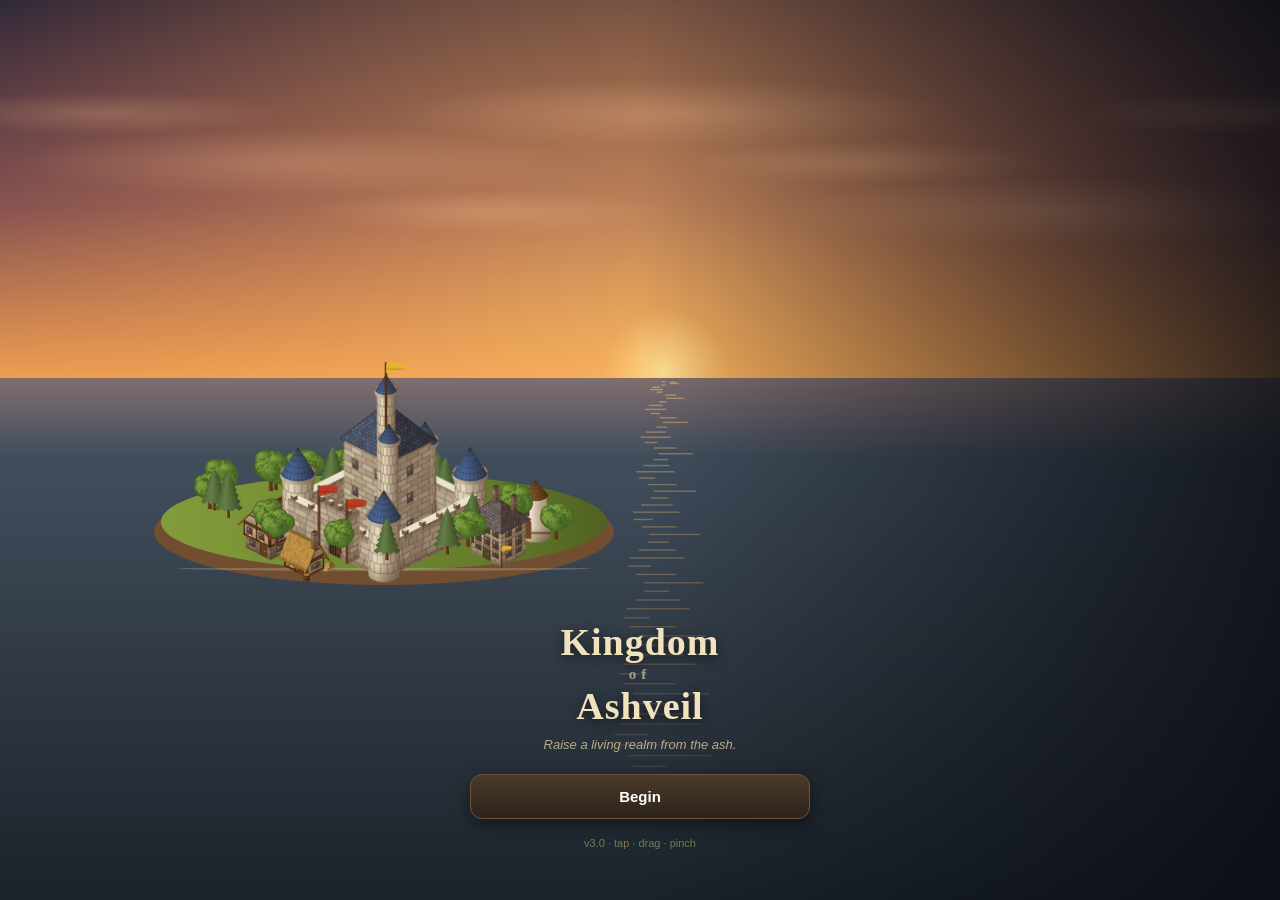
==== index.html @ 70d85f45 "Phase 3: mist over the island, scouts, hidden sites, and a sea chart Most of the island now starts u" ====
<!doctype html>
<html lang="en">
<head>
<meta charset="utf-8">
<meta name="viewport" content="width=device-width, initial-scale=1, maximum-scale=1, user-scalable=no, viewport-fit=cover">
<meta name="theme-color" content="#1b2a1e">
<meta name="mobile-web-app-capable" content="yes">
<meta name="apple-mobile-web-app-capable" content="yes">
<meta name="apple-mobile-web-app-status-bar-style" content="black-translucent">
<meta name="description" content="Kingdom of Ashveil - build a living medieval kingdom on your phone.">
<title>Kingdom of Ashveil</title>
<link rel="manifest" href="manifest.webmanifest">
<link rel="icon" href="data:image/svg+xml,%3Csvg xmlns='http://www.w3.org/2000/svg' viewBox='0 0 64 64'%3E%3Crect width='64' height='64' rx='12' fill='%232f5d34'/%3E%3Cpath d='M14 44h36v6H14z' fill='%23d9c89a'/%3E%3Cpath d='M16 24l6 6 5-10 5 10 5-10 5 10 6-6v20H16z' fill='%23e8dcb5'/%3E%3C/svg%3E">
<link rel="stylesheet" href="css/style.css">
</head>
<body>

<div id="app">
  <canvas id="scene"></canvas>

  <!-- ============ TOP HUD ============ -->
  <header id="hud-top">
    <div class="res-strip" id="res-strip"></div>
    <div class="hud-row2">
      <button class="chip season-chip" id="season-chip" type="button">
        <span id="season-icon">🌱</span>
        <span id="season-name">Spring</span>
        <span class="year" id="year-label">Yr 1</span>
      </button>
      <div class="season-bar"><div class="season-fill" id="season-fill"></div></div>
      <div class="speed-group">
        <button class="spd" id="spd-0" type="button" aria-label="Pause">❚❚</button>
        <button class="spd active" id="spd-1" type="button">1×</button>
        <button class="spd" id="spd-2" type="button">2×</button>
        <button class="spd" id="spd-3" type="button">4×</button>
      </div>
    </div>
    <div class="hud-row3">
      <span class="mini" id="mini-pop">👥 0/0</span>
      <span class="mini" id="mini-happy">🙂 0%</span>
      <span class="mini" id="mini-army">⚔️ 0/0</span>
      <span class="mini" id="mini-note"></span>
    </div>
    <button id="goal-card" type="button">
      <span class="gc-ch" id="gc-ch">Chapter I</span>
      <span class="gc-goal" id="gc-goal">—</span>
      <span class="gc-bar"><i id="gc-fill"></i></span>
    </button>
  </header>

  <!-- ============ FLOATING SIDE BUTTONS ============ -->
  <div id="side-tools">
    <button class="tool-btn" id="btn-alerts" type="button" title="What needs attention">🔔<span class="tool-badge hidden" id="alert-badge">0</span></button>
    <button class="tool-btn" id="btn-decrees" type="button" title="Royal decrees">👑</button>
    <button class="tool-btn" id="btn-center" type="button" title="Centre on castle">🎯</button>
    <button class="tool-btn" id="btn-sound" type="button" title="Sound">🔊</button>
    <button class="tool-btn" id="btn-menu" type="button" title="Menu">☰</button>
  </div>

  <!-- ============ ALERT / TOAST STACK ============ -->
  <div id="toasts"></div>

  <!-- ============ TILE INSPECTOR ============ -->
  <div id="inspector" class="hidden">
    <div class="insp-head">
      <div class="insp-icon" id="insp-icon"></div>
      <div class="insp-title">
        <h3 id="insp-name">Tile</h3>
        <p id="insp-sub">—</p>
      </div>
      <button class="x" id="insp-close" type="button">✕</button>
    </div>
    <div id="insp-body"></div>
    <div id="insp-actions"></div>
  </div>

  <!-- ============ BUILD GHOST BANNER ============ -->
  <div id="build-banner" class="hidden">
    <span id="build-banner-text">Tap a tile to place</span>
    <button id="build-cancel" type="button">Cancel</button>
  </div>

  <div id="war-hud" class="hidden">
    <div class="war-head"><b id="war-title">Raid</b><span id="war-count"></span></div>
    <div id="war-squads"></div>
    <div class="war-orders">
      <button type="button" data-o="engage">⚔️ Charge</button>
      <button type="button" data-o="hold">🛡️ Hold</button>
      <button type="button" data-o="retreat">🏰 Fall back</button>
    </div>
    <p id="war-hint">Tap a squad, then tap where to send it.</p>
  </div>
  <button id="undo-chip" class="hidden" type="button">↶ Undo <span id="undo-left"></span></button>

  <!-- ============ BOTTOM NAV ============ -->
  <nav id="hud-bottom">
    <button class="nav-btn" data-panel="build" type="button"><span>🏗️</span><b>Build</b></button>
    <button class="nav-btn" data-panel="people" type="button"><span>👥</span><b>People</b></button>
    <button class="nav-btn" data-panel="army" type="button"><span>⚔️</span><b>Army</b></button>
    <button class="nav-btn" data-panel="tech" type="button"><span>📜</span><b>Tech</b></button>
    <button class="nav-btn" data-panel="world" type="button"><span>🗺️</span><b>World</b></button>
  </nav>

  <!-- ============ SLIDE-UP SHEET ============ -->
  <div id="sheet-scrim" class="hidden"></div>
  <section id="sheet" class="hidden">
    <div class="sheet-grab"></div>
    <div class="sheet-head">
      <h2 id="sheet-title">Build</h2>
      <button class="x" id="sheet-close" type="button">✕</button>
    </div>
    <div id="sheet-tabs"></div>
    <div id="sheet-body"></div>
  </section>

  <!-- ============ BATTLE OVERLAY ============ -->
  <div id="battle" class="hidden">
    <canvas id="battle-canvas"></canvas>
    <div id="battle-deploy" class="hidden">
      <div class="dep-card">
        <h2 id="dep-title">Order of Battle</h2>
        <p id="dep-sub">Choose your ground and how much to hold back.</p>
        <p class="dep-label">The ground</p>
        <div id="dep-ground"></div>
        <p class="dep-label">Reserve</p>
        <p class="dep-hint">Held back from the first clash. Commit them when it matters — or keep them and they walk home whatever happens.</p>
        <div id="dep-reserve"></div>
        <div id="dep-summary"></div>
        <button id="dep-begin" type="button">Give the order</button>
      </div>
    </div>

    <div id="battle-hud">
      <div class="bt-head">
        <div class="bt-side ours"><b id="bt-our-name">Ashveil</b><span id="bt-our-count">0</span></div>
        <div class="bt-vs" id="bt-phase">Deploying</div>
        <div class="bt-side theirs"><b id="bt-foe-name">Brannoch</b><span id="bt-foe-count">0</span></div>
      </div>
      <div class="bt-strength">
        <div class="bt-fill ours" id="bt-our-bar"></div>
        <div class="bt-fill theirs" id="bt-foe-bar"></div>
      </div>
      <div id="bt-log"></div>
      <div id="bt-orders"></div>
      <div id="bt-result" class="hidden">
        <h2 id="bt-result-title">Victory</h2>
        <div id="bt-result-body"></div>
        <button id="bt-done" type="button">Return to Ashveil</button>
      </div>
    </div>
  </div>

  <!-- ============ EVENT MODAL ============ -->
  <div id="event-modal" class="hidden">
    <div class="ev-card">
      <div class="ev-art" id="ev-art">📜</div>
      <h2 id="ev-title">An Event</h2>
      <p id="ev-text"></p>
      <div id="ev-choices"></div>
    </div>
  </div>

  <!-- ============ TITLE SCREEN ============ -->
  <div id="title-screen">
    <canvas id="title-art"></canvas>
    <div class="title-inner">
      <h1>Kingdom<span>of</span>Ashveil</h1>
      <p class="tagline">Raise a living realm from the ash.</p>
      <button class="primary" id="btn-continue" type="button">Continue</button>
      <button class="primary" id="btn-new" type="button">New Kingdom</button>
      <div id="loading" class="hidden"><p>Raising the land…</p><div class="load-bar"><i id="load-fill"></i></div></div>
      <p class="version">v3.0 · tap · drag · pinch</p>
    </div>
  </div>
</div>

<script src="js/util.js"></script>
<script src="js/data.js"></script>
<script src="js/art.js"></script>
<script src="js/world.js"></script>
<script src="js/terrain.js"></script>
<script src="js/sim.js"></script>
<script src="js/folk.js"></script>
<script src="js/explore.js"></script>
<script src="js/agents.js"></script>
<script src="js/render.js"></script>
<script src="js/battle.js"></script>
<script src="js/war.js"></script>
<script src="js/ui.js"></script>
<script src="js/tutorial.js"></script>
<script src="js/main.js"></script>
</body>
</html>
---- css/style.css ----
/* ===========================================================
   Kingdom of Ashveil — mobile-first UI shell
   =========================================================== */
:root{
  --ink:#1a1410;
  --parch:#efe3c8;
  --parch-2:#e2d3b0;
  --edge:#8a6f45;
  --edge-soft:#b79c6f;
  --gold:#e0b23c;
  --green:#4e8b3a;
  --red:#b3402f;
  --blue:#3b6ea5;
  --wood:#4a3524;
  --wood-2:#33241a;
  --shadow:0 6px 18px rgba(0,0,0,.45);
  --safe-t:env(safe-area-inset-top,0px);
  --safe-b:env(safe-area-inset-bottom,0px);
  --safe-l:env(safe-area-inset-left,0px);
  --safe-r:env(safe-area-inset-right,0px);
  --font:"Iowan Old Style","Palatino Linotype",Palatino,Georgia,serif;
  --ui:-apple-system,BlinkMacSystemFont,"Segoe UI",Roboto,sans-serif;
}
*{box-sizing:border-box;-webkit-tap-highlight-color:transparent}
html,body{height:100%;margin:0;overflow:hidden;overscroll-behavior:none}
body{
  background:#12180f;color:var(--parch);
  font-family:var(--ui);
  user-select:none;-webkit-user-select:none;
  touch-action:none;
}
#app{position:fixed;inset:0}
canvas#scene{position:absolute;inset:0;width:100%;height:100%;display:block;touch-action:none}
#app::after{content:'';position:absolute;inset:0;pointer-events:none;z-index:1;background:radial-gradient(ellipse at 50% 50%,rgba(0,0,0,0) 55%,rgba(0,0,0,.30) 100%)}

button{font-family:inherit;color:inherit;cursor:pointer;border:0;background:none}
h1,h2,h3{font-family:var(--font);margin:0}

/* ---------- generic panel skin ---------- */
.skin{
  background:linear-gradient(180deg,#2b2119,#1e1711);
  border:1px solid #52402c;border-radius:14px;box-shadow:var(--shadow);
}

/* =================== TOP HUD =================== */
#hud-top{
  position:absolute;top:0;left:0;right:0;z-index:20;
  padding:calc(var(--safe-t) + 6px) calc(var(--safe-r) + 8px) 8px calc(var(--safe-l) + 8px);
  background:linear-gradient(180deg,rgba(12,16,10,.92) 55%,rgba(12,16,10,0));
  pointer-events:none;
}
#hud-top>*{pointer-events:auto}
.res-strip{
  display:flex;gap:6px;overflow-x:auto;scrollbar-width:none;padding-bottom:2px;
}
.res-strip::-webkit-scrollbar{display:none}
.res{
  display:flex;align-items:center;gap:5px;flex:0 0 auto;
  background:rgba(40,31,22,.9);border:1px solid #55432e;border-radius:999px;
  padding:4px 9px 4px 7px;font-size:12px;font-weight:600;letter-spacing:.1px;
}
.res .ic{font-size:14px;line-height:1}
.res .amt{font-variant-numeric:tabular-nums}
.res .rate{font-size:10px;opacity:.75;font-weight:500}
.res .rate.up{color:#8fd06a}
.res .rate.dn{color:#e2795f}
.res.warn{border-color:var(--red);animation:pulse 1.4s infinite}
@keyframes pulse{0%,100%{box-shadow:0 0 0 0 rgba(179,64,47,.55)}50%{box-shadow:0 0 0 5px rgba(179,64,47,0)}}

.hud-row2{display:flex;align-items:center;gap:8px;margin-top:6px}
.hud-row3{display:flex;gap:5px;margin-top:5px;flex-wrap:wrap}
.mini{
  background:rgba(40,31,22,.85);border:1px solid #55432e;border-radius:8px;
  padding:3px 8px;font-size:11.5px;font-weight:600;font-variant-numeric:tabular-nums;
}
.mini.warn{border-color:var(--red);color:#f0a48f}
.mini.dim{opacity:.6;font-weight:500}
.season-chip{
  display:flex;align-items:center;gap:5px;flex:0 0 auto;
  background:rgba(40,31,22,.9);border:1px solid #55432e;border-radius:999px;
  padding:5px 10px;font-size:12px;font-weight:600;
}
.season-chip .year{opacity:.6;font-size:11px}
.season-bar{flex:1;height:5px;background:rgba(0,0,0,.45);border-radius:4px;overflow:hidden;border:1px solid #3a2e20}
.season-fill{height:100%;width:0%;background:linear-gradient(90deg,#6f9c46,#c9b45e);transition:width .18s linear}
.speed-group{display:flex;gap:3px;flex:0 0 auto}
.spd{
  min-width:32px;height:28px;border-radius:8px;font-size:11px;font-weight:700;
  background:rgba(40,31,22,.9);border:1px solid #55432e;
}
.spd.active{background:var(--green);border-color:#8fd06a;color:#fff}

/* =================== SIDE TOOLS =================== */
#side-tools{
  position:absolute;right:calc(var(--safe-r) + 8px);bottom:calc(var(--safe-b) + 76px);
  z-index:18;display:flex;flex-direction:column;gap:8px;
}
.tool-btn{
  width:42px;height:42px;border-radius:12px;font-size:18px;
  background:rgba(30,23,17,.86);border:1px solid #55432e;box-shadow:var(--shadow);
  display:flex;align-items:center;justify-content:center;
}
.tool-btn:active{transform:scale(.93)}
.tool-btn.off{opacity:.45}
.tool-btn{position:relative}
.tool-badge{
  position:absolute;top:-4px;right:-4px;min-width:18px;height:18px;
  background:var(--red);color:#fff;border-radius:999px;
  font-size:10.5px;font-weight:700;line-height:18px;text-align:center;
  border:1.5px solid #1e1711;padding:0 4px;
}
.tool-btn.calm .tool-badge{background:#6b8a4a}
.issue{
  display:flex;gap:10px;align-items:flex-start;width:100%;text-align:left;
  background:rgba(255,255,255,.045);border:1px solid #493827;border-radius:12px;
  padding:10px 12px;margin-bottom:8px;
}
.issue.sev2{border-color:#8f3b2c;background:rgba(143,59,44,.14)}
.issue.sev1{border-color:#8a6f45}
.issue .ic{font-size:17px;line-height:1.2}
.issue .body{flex:1;min-width:0}
.issue b{display:block;font-size:13px;font-weight:600}
.issue small{display:block;font-size:11.5px;color:#bda98a;margin-top:2px}
.issue .go{font-size:11px;color:#8fd06a;align-self:center}

/* =================== TOASTS =================== */
#toasts{
  position:absolute;left:0;right:0;top:calc(var(--safe-t) + 150px);z-index:30;
  display:flex;flex-direction:column;align-items:center;gap:6px;pointer-events:none;padding:0 12px;
}
.toast{
  max-width:min(92vw,420px);
  background:rgba(28,22,16,.95);border:1px solid #5b4730;border-left:3px solid var(--gold);
  border-radius:10px;padding:8px 12px;font-size:12.5px;line-height:1.4;
  box-shadow:var(--shadow);animation:toastIn .25s ease-out;
}
.toast.good{border-left-color:#6fbf4a}
.toast.bad{border-left-color:var(--red)}
.toast.war{border-left-color:#e0913c}
@keyframes toastIn{from{opacity:0;transform:translateY(-8px)}to{opacity:1;transform:none}}
.toast.out{opacity:0;transform:translateY(-8px);transition:.3s}

/* =================== BOTTOM NAV =================== */
#hud-bottom{
  position:absolute;left:0;right:0;bottom:0;z-index:26;
  display:flex;gap:4px;
  padding:6px calc(var(--safe-r) + 6px) calc(var(--safe-b) + 6px) calc(var(--safe-l) + 6px);
  background:linear-gradient(0deg,rgba(12,16,10,.96) 62%,rgba(12,16,10,0));
}
.nav-btn{
  flex:1;display:flex;flex-direction:column;align-items:center;gap:2px;
  padding:7px 2px 6px;border-radius:12px;
  background:rgba(38,29,21,.9);border:1px solid #4b3a28;
}
.nav-btn span{font-size:17px;line-height:1}
.nav-btn b{font-size:10px;font-weight:600;letter-spacing:.3px;opacity:.85}
.nav-btn.active{background:var(--green);border-color:#8fd06a}
.nav-btn.active b{opacity:1}
.nav-btn:active{transform:scale(.95)}
.nav-btn .badge{
  position:absolute;transform:translate(16px,-6px);
  background:var(--red);color:#fff;font-size:9px;font-weight:700;
  border-radius:999px;padding:1px 5px;
}

/* =================== SHEET =================== */
#sheet-scrim{position:absolute;inset:0;background:rgba(0,0,0,.5);z-index:24}
#sheet{
  position:absolute;left:0;right:0;bottom:0;z-index:25;
  max-height:74vh;display:flex;flex-direction:column;
  background:linear-gradient(180deg,#2a2017,#1b1510);
  border-top:1px solid #5b4730;border-radius:18px 18px 0 0;
  box-shadow:0 -10px 30px rgba(0,0,0,.55);
  padding-bottom:calc(var(--safe-b) + 62px);
  animation:sheetIn .22s cubic-bezier(.2,.9,.3,1);
}
@keyframes sheetIn{from{transform:translateY(100%)}to{transform:none}}
#sheet.closing{transform:translateY(100%);transition:transform .2s ease-in}
.sheet-grab{width:38px;height:4px;border-radius:3px;background:#6a5539;margin:7px auto 2px}
.sheet-head{display:flex;align-items:center;padding:4px 14px 8px}
.sheet-head h2{font-size:18px;flex:1}
.x{width:30px;height:30px;border-radius:8px;background:rgba(255,255,255,.06);font-size:13px}
#sheet-tabs{display:flex;gap:6px;padding:0 14px 8px;overflow-x:auto;overflow-y:hidden;scrollbar-width:none;flex-shrink:0;align-items:center}
#sheet-tabs::-webkit-scrollbar{display:none}
.tab{
  flex:0 0 auto;padding:6px 12px;border-radius:999px;font-size:12px;font-weight:600;line-height:1.25;white-space:nowrap;
  background:rgba(255,255,255,.05);border:1px solid #4b3a28;
}
.tab.active{background:var(--gold);color:#231a10;border-color:#f0cd6a}
#sheet-body{overflow-y:auto;padding:0 14px 14px;-webkit-overflow-scrolling:touch}

/* -------- cards inside sheet -------- */
.card{
  background:rgba(255,255,255,.045);border:1px solid #493827;border-radius:12px;
  padding:10px 12px;margin-bottom:8px;
}
.card.locked{opacity:.5}
.card-row{display:flex;align-items:center;gap:10px}
.card-ic{
  width:42px;height:42px;flex:0 0 auto;border-radius:10px;
  background:rgba(0,0,0,.3);border:1px solid #4b3a28;
  display:flex;align-items:center;justify-content:center;overflow:hidden;
}
.card-ic canvas{width:100%;height:100%;image-rendering:auto}
.card-main{flex:1;min-width:0}
.card-main h4{margin:0;font-size:13.5px;font-family:var(--font);font-weight:600}
.card-main p{margin:2px 0 0;font-size:11.5px;line-height:1.35;color:#c3b18e}
.cost{display:flex;flex-wrap:wrap;gap:6px;margin-top:5px}
.cost b{
  font-size:11px;font-weight:600;background:rgba(0,0,0,.3);
  border:1px solid #4b3a28;border-radius:6px;padding:2px 6px;
}
.cost b.short{color:#e2795f;border-color:#7a3428}
.btn{
  padding:8px 14px;border-radius:10px;font-size:12.5px;font-weight:700;
  background:linear-gradient(180deg,#5d9a41,#3f6f2c);border:1px solid #7dbb5a;color:#fff;
  flex:0 0 auto;
}
.btn.sec{background:linear-gradient(180deg,#4a3a29,#33271c);border-color:#6b543a}
.btn.danger{background:linear-gradient(180deg,#a83c2c,#7a2a1e);border-color:#d1614c}
.btn:disabled{opacity:.42;filter:grayscale(.4)}
.btn:active:not(:disabled){transform:scale(.96)}
.btn.wide{width:100%;text-align:center;margin-top:8px}
.hint{font-size:11.5px;color:#a8967a;line-height:1.45;margin:4px 0 10px}
.sect-label{
  font-size:10.5px;letter-spacing:1.2px;text-transform:uppercase;
  color:#9a8663;margin:12px 0 6px;font-weight:700;
}
.stat-line{display:flex;justify-content:space-between;font-size:12.5px;padding:4px 0;border-bottom:1px solid rgba(255,255,255,.06)}
.stat-line:last-child{border-bottom:0}
.stat-line b{font-variant-numeric:tabular-nums}
.meter{height:7px;border-radius:5px;background:rgba(0,0,0,.4);overflow:hidden;margin-top:6px;border:1px solid #3d2f21}
.meter i{display:block;height:100%;background:linear-gradient(90deg,#6f9c46,#a8c96a)}
.meter i.warn{background:linear-gradient(90deg,#c07a35,#e0b23c)}
.meter i.bad{background:linear-gradient(90deg,#8f2f22,#c8543c)}
.grid2{display:grid;grid-template-columns:1fr 1fr;gap:8px}
.pill-row{display:flex;flex-wrap:wrap;gap:6px;margin-top:6px}
.pill{font-size:11px;background:rgba(0,0,0,.3);border:1px solid #4b3a28;border-radius:999px;padding:3px 9px}
.pill.on{background:var(--green);border-color:#8fd06a;color:#fff}

/* =================== INSPECTOR =================== */
#inspector{
  position:absolute;left:calc(var(--safe-l) + 8px);right:calc(var(--safe-r) + 8px);
  bottom:calc(var(--safe-b) + 64px);z-index:21;
  background:linear-gradient(180deg,#2a2017,#1b1510);
  border:1px solid #5b4730;border-radius:14px;box-shadow:var(--shadow);
  padding:10px 12px;animation:toastIn .18s;
  max-height:46vh;overflow-y:auto;
}
.insp-head{display:flex;align-items:center;gap:10px}
.insp-icon{
  width:40px;height:40px;border-radius:9px;background:rgba(0,0,0,.3);
  border:1px solid #4b3a28;display:flex;align-items:center;justify-content:center;overflow:hidden;
}
.insp-icon canvas{width:100%;height:100%}
.insp-title{flex:1;min-width:0}
.insp-title h3{font-size:15px}
.insp-title p{margin:1px 0 0;font-size:11.5px;color:#bda98a}
#insp-body{margin-top:8px}
#insp-actions{display:flex;gap:6px;flex-wrap:wrap;margin-top:9px}

/* =================== BUILD BANNER =================== */
#build-banner{
  position:absolute;left:50%;transform:translateX(-50%);
  bottom:calc(var(--safe-b) + 66px);z-index:23;
  display:flex;align-items:center;gap:10px;
  background:rgba(28,22,16,.95);border:1px solid var(--gold);border-radius:999px;
  padding:7px 8px 7px 14px;font-size:12.5px;font-weight:600;box-shadow:var(--shadow);
  white-space:nowrap;
}
#build-banner button{
  background:rgba(255,255,255,.08);border:1px solid #5b4730;border-radius:999px;
  padding:5px 11px;font-size:11.5px;font-weight:700;
}

/* =================== BATTLE =================== */
#battle{position:absolute;inset:0;z-index:40;background:#0d1109}
#battle-canvas{position:absolute;inset:0;width:100%;height:100%}
#battle-hud{position:absolute;inset:0;display:flex;flex-direction:column;pointer-events:none;
  padding:calc(var(--safe-t) + 8px) 10px calc(var(--safe-b) + 10px)}
#battle-hud>*{pointer-events:auto}
.bt-head{display:flex;align-items:center;gap:8px}
.bt-side{flex:1;display:flex;flex-direction:column;font-size:11px}
.bt-side b{font-size:13px;font-family:var(--font)}
.bt-side.theirs{align-items:flex-end;text-align:right}
.bt-vs{font-size:11px;font-weight:700;letter-spacing:1px;text-transform:uppercase;color:var(--gold)}
.bt-strength{display:flex;height:8px;border-radius:5px;overflow:hidden;margin-top:5px;background:rgba(0,0,0,.5);border:1px solid #3d2f21}
.bt-fill{height:100%;transition:width .3s}
.bt-fill.ours{background:linear-gradient(90deg,#5d9a41,#8fd06a)}
.bt-fill.theirs{background:linear-gradient(90deg,#c8543c,#8f2f22);margin-left:auto}
#bt-log{
  margin-top:6px;font-size:11.5px;line-height:1.5;color:#d6c7a5;max-height:22vh;overflow:hidden;
  text-shadow:0 1px 3px #000;
}
#bt-orders{margin-top:auto;display:flex;gap:6px}
#bt-orders .btn{flex:1;text-align:center;position:relative;overflow:hidden}
#bt-orders .btn .cd{position:absolute;inset:0;background:rgba(0,0,0,.55);transform-origin:left}
#battle-deploy{
  position:absolute;inset:0;z-index:5;display:flex;align-items:center;justify-content:center;
  background:rgba(8,11,6,.82);padding:14px;overflow-y:auto;
}
.dep-card{
  width:100%;max-width:430px;
  background:linear-gradient(180deg,#2a2017,#181209);border:1px solid #6b543a;border-radius:16px;
  padding:16px;box-shadow:var(--shadow);
}
.dep-card h2{font-size:20px;text-align:center}
#dep-sub{font-size:12.5px;color:#bda98a;text-align:center;margin:4px 0 12px}
.dep-label{
  font-size:10.5px;letter-spacing:1.2px;text-transform:uppercase;
  color:#9a8663;margin:12px 0 6px;font-weight:700;
}
.dep-hint{font-size:11.5px;color:#a8967a;line-height:1.45;margin:0 0 8px}
.ground-opt,.res-opt{
  display:block;width:100%;text-align:left;margin-bottom:6px;
  background:rgba(255,255,255,.05);border:1px solid #4b3a28;border-radius:11px;padding:9px 12px;
}
.ground-opt.on,.res-opt.on{background:rgba(224,178,60,.16);border-color:var(--gold)}
.ground-opt b,.res-opt b{display:block;font-size:13px}
.ground-opt small,.res-opt small{display:block;font-size:11.5px;color:#bda98a;margin-top:2px}
#dep-reserve{display:flex;gap:6px}
#dep-reserve .res-opt{text-align:center;margin-bottom:0}
#dep-summary{
  font-size:12px;color:#cdbb98;background:rgba(0,0,0,.25);border:1px solid #3d2f21;
  border-radius:10px;padding:9px 11px;margin-top:12px;line-height:1.5;
}
#dep-begin{
  width:100%;margin-top:12px;padding:13px;border-radius:12px;font-weight:700;font-size:15px;
  background:linear-gradient(180deg,#5d9a41,#3f6f2c);border:1px solid #7dbb5a;color:#fff;
}
#bt-orders .btn.danger{background:linear-gradient(180deg,#a83c2c,#7a2a1e);border-color:#d1614c}
#bt-result{
  position:absolute;left:14px;right:14px;top:50%;transform:translateY(-50%);
  background:linear-gradient(180deg,#2a2017,#181209);border:1px solid #6b543a;border-radius:16px;
  padding:18px;text-align:center;box-shadow:var(--shadow);
}
#bt-result h2{font-size:26px;margin-bottom:8px}
#bt-result-body{font-size:13px;line-height:1.6;color:#cdbb98;margin-bottom:14px}
#bt-done{width:100%;padding:12px;border-radius:12px;font-weight:700;font-size:14px;
  background:linear-gradient(180deg,#5d9a41,#3f6f2c);border:1px solid #7dbb5a;color:#fff}

/* =================== EVENT MODAL =================== */
#event-modal{position:absolute;inset:0;z-index:35;background:rgba(0,0,0,.62);
  display:flex;align-items:center;justify-content:center;padding:16px}
.ev-card{
  width:100%;max-width:420px;
  background:linear-gradient(180deg,#efe3c8,#dccdaa);color:#2a2118;
  border:1px solid #8a6f45;border-radius:16px;padding:18px;box-shadow:var(--shadow);
  animation:toastIn .25s;
}
.ev-art{font-size:38px;text-align:center;margin-bottom:4px}
.ev-card h2{font-size:20px;text-align:center;margin-bottom:8px}
.ev-card p{font-size:13.5px;line-height:1.6;margin:0 0 14px;text-align:center}
#ev-choices{display:flex;flex-direction:column;gap:8px}
.ev-choice{
  text-align:left;padding:11px 13px;border-radius:11px;
  background:#fff8e8;border:1px solid #b79c6f;color:#2a2118;
  font-size:13px;font-weight:600;
}
.ev-choice small{display:block;font-weight:500;opacity:.72;font-size:11.5px;margin-top:2px}
.ev-choice:active{transform:scale(.98)}
.ev-choice:disabled{opacity:.45}

/* =================== TITLE =================== */
#title-screen{
  position:absolute;inset:0;z-index:50;
  background:radial-gradient(120% 90% at 50% 20%,#3a4a2c,#141a0f 70%);
  display:flex;align-items:flex-end;justify-content:center;padding:24px 24px calc(var(--safe-b) + 40px);
}
#title-art{position:absolute;inset:0;width:100%;height:100%;display:block}
.title-inner{position:relative;z-index:1}
#title-screen.gone{opacity:0;pointer-events:none;transition:opacity .5s}
.title-inner{text-align:center;max-width:340px;width:100%}
.crest{font-size:60px;margin-bottom:4px;filter:drop-shadow(0 4px 10px rgba(0,0,0,.6))}
#title-screen h1{
  font-family:var(--font);font-size:38px;line-height:1.05;letter-spacing:1px;
  color:#f0e2bd;text-shadow:0 3px 12px rgba(0,0,0,.6);
}
#title-screen h1 span{display:block;font-size:15px;letter-spacing:5px;opacity:.6;margin:4px 0}
.tagline{font-size:13px;color:#b9ab8a;margin:10px 0 22px;font-style:italic}
#title-screen .primary{
  display:block;width:100%;margin:8px 0;padding:13px;border-radius:12px;
  font-size:15px;font-weight:700;
  background:linear-gradient(180deg,#5d9a41,#3f6f2c);border:1px solid #7dbb5a;color:#fff;
  box-shadow:var(--shadow);
}
#title-screen .primary#btn-new{background:linear-gradient(180deg,#4a3a29,#2e231a);border-color:#6b543a}
.version{font-size:11px;color:#7e7358;margin-top:18px}

.hidden{display:none!important}

/* larger screens: keep it phone-shaped, centre it */
@media (min-width:820px){
  #hud-top,#hud-bottom,#sheet,#inspector,#toasts{max-width:560px;left:50%;transform:translateX(-50%);right:auto;width:100%}
  #toasts{transform:translateX(-50%)}
  #side-tools{right:calc(50% - 268px);bottom:calc(var(--safe-b) + 76px)}
  #sheet{border-radius:18px 18px 0 0}
}

/* =================== LOADING =================== */
#loading{margin-top:18px;width:220px;text-align:center}
#loading p{font-family:var(--font);font-size:14px;color:#d9c89a;margin:0 0 8px;letter-spacing:.5px}
.load-bar{height:6px;border-radius:4px;background:rgba(0,0,0,.45);border:1px solid #5a4830;overflow:hidden}
.load-bar i{display:block;height:100%;width:0;background:linear-gradient(90deg,#8fb25a,#e0c060);transition:width .1s linear}

/* =================== CHAPTER GOAL CARD =================== */
#goal-card{
  display:flex;flex-direction:column;align-items:flex-start;gap:3px;margin-top:6px;
  max-width:min(78vw,340px);text-align:left;
  background:linear-gradient(180deg,rgba(46,36,24,.94),rgba(30,23,16,.94));
  border:1px solid #6b543a;border-left:3px solid var(--gold);border-radius:10px;
  padding:6px 10px 7px;box-shadow:0 4px 12px rgba(0,0,0,.35);
}
#goal-card:active{transform:scale(.98)}
#goal-card .gc-ch{font-size:10px;letter-spacing:.8px;text-transform:uppercase;color:#d9b85a;font-weight:700}
#goal-card .gc-goal{font-size:12.5px;font-weight:600;color:#f1e6cc;line-height:1.25}
#goal-card .gc-bar{display:block;width:100%;min-width:180px;height:4px;border-radius:3px;background:rgba(0,0,0,.45);overflow:hidden}
#goal-card .gc-bar i{display:block;height:100%;width:0;background:linear-gradient(90deg,#8fb25a,#e0c060);transition:width .3s}
#goal-card.urgent{border-left-color:#d4553a}
#goal-card.urgent .gc-ch{color:#f08a6a}
.need-tag{display:inline-block;margin-top:5px;font-size:11px;font-weight:600;color:#1d1408;background:#e0b23c;border-radius:6px;padding:2px 7px}
.need-tag.chap{background:#8fb25a}
.goal-row{display:flex;align-items:center;gap:8px;padding:7px 0;border-bottom:1px solid rgba(255,255,255,.06);font-size:12.5px}
.goal-row:last-child{border-bottom:0}
.goal-row .tick{width:18px;text-align:center}
.goal-row .lbl{flex:1}
.goal-row .prog{font-variant-numeric:tabular-nums;color:#c3b18e;font-size:11.5px}
.goal-row.done{opacity:.55}
.story{font-family:var(--font);font-size:13.5px;line-height:1.5;color:#e2d5b6;margin:4px 0 10px}

/* a phone on its side: the painting on the left, the title on the right */
@media (orientation:landscape) and (max-height:520px){
  #title-screen{justify-content:flex-end;align-items:center;padding:16px calc(var(--safe-r) + 5vw) 16px 16px}
  .title-inner{max-width:320px}
  #title-screen h1{font-size:30px}
  .tagline{margin:6px 0 12px}
}

/* =================== UNDO =================== */
#undo-chip{
  position:absolute;left:calc(var(--safe-l) + 10px);bottom:calc(var(--safe-b) + 74px);z-index:22;
  background:linear-gradient(180deg,#4a3a29,#2e231a);border:1px solid #8a6f45;border-radius:999px;
  padding:9px 15px;font-size:13px;font-weight:700;color:#f4ead0;box-shadow:var(--shadow);
}
#undo-chip span{opacity:.6;font-weight:500;margin-left:3px}
#undo-chip:active{transform:scale(.95)}

/* =================== TUTORIAL =================== */
#tut{
  position:absolute;left:calc(var(--safe-l) + 14px);right:calc(var(--safe-r) + 14px);z-index:32;
  max-width:420px;margin:0 auto;
  background:linear-gradient(180deg,#f3e8cc,#e2d2ac);color:#2a1f14;border:1px solid #b79c6f;border-radius:14px;
  padding:12px 14px 10px;box-shadow:0 10px 30px rgba(0,0,0,.5);animation:toastIn .25s;pointer-events:none;
}
#tut p{margin:0 0 8px;font-size:14px;line-height:1.45}
#tut .tut-row{display:flex;justify-content:space-between;align-items:center;gap:10px}
#tut button{pointer-events:auto}
#tut-skip{font-size:12px;color:#7a6440;text-decoration:underline;padding:4px 0}
#tut-next{background:var(--green);color:#fff;border:1px solid #2f5a22;border-radius:9px;padding:7px 16px;font-weight:700;font-size:13px}
#tut-ring{
  position:absolute;z-index:31;pointer-events:none;border:3px solid #f0cd6a;border-radius:14px;
  box-shadow:0 0 0 4px rgba(240,205,106,.25),0 0 18px rgba(240,205,106,.6);animation:tutPulse 1.2s ease-in-out infinite;
}
#tut-ring.round{border-radius:50%}
@keyframes tutPulse{0%,100%{transform:scale(1);opacity:1}50%{transform:scale(1.06);opacity:.7}}

#save-code{width:100%;margin-top:8px;background:rgba(0,0,0,.35);color:#e8dcc0;border:1px solid #5b4730;border-radius:10px;padding:8px;font:12px/1.35 ui-monospace,Menlo,monospace;resize:vertical;user-select:text;-webkit-user-select:text}

/* =================== WAR ON THE ISLAND =================== */
#war-hud{
  position:absolute;left:calc(var(--safe-l) + 8px);right:calc(var(--safe-r) + 8px);bottom:calc(var(--safe-b) + 70px);z-index:23;
  max-width:520px;margin:0 auto;background:linear-gradient(180deg,rgba(60,24,18,.95),rgba(34,16,12,.95));
  border:1px solid #9c3b2c;border-radius:14px;padding:8px 10px;box-shadow:var(--shadow)
}
#war-hud .war-head{display:flex;justify-content:space-between;align-items:baseline;font-size:13px;margin-bottom:6px}
#war-hud .war-head span{font-size:12px;color:#f0c8b8;font-variant-numeric:tabular-nums}
#war-squads{display:flex;gap:6px;margin-bottom:6px;flex-wrap:wrap}
#war-squads button{flex:1;min-width:70px;padding:7px 6px;border-radius:9px;background:rgba(255,255,255,.07);border:1px solid #6b4a3a;font-size:12px;font-weight:600}
#war-squads button.on{background:#e0b23c;color:#231a10;border-color:#f0cd6a}
.war-orders{display:flex;gap:6px}
.war-orders button{flex:1;padding:8px 4px;border-radius:9px;background:linear-gradient(180deg,#5a3a2a,#3a2419);border:1px solid #8a5a44;font-size:12px;font-weight:700}
#war-hint{margin:6px 0 0;font-size:11px;color:#d9b8a8;text-align:center}
.meter.dip{position:relative;background:linear-gradient(90deg,rgba(150,60,40,.35),rgba(0,0,0,.4) 50%,rgba(80,120,50,.3))}
.meter.dip i{background:linear-gradient(90deg,#8a5a35,#d9b44a)}
.meter.dip em{position:absolute;top:-1px;bottom:-1px;width:2px;background:#f3e6c4;opacity:.7}
.btn.dip-act{display:block;text-align:left;margin-bottom:8px}
.btn.dip-act span,.btn.dip-act small{display:block}
.btn.dip-act small{opacity:.75;font-weight:400;font-size:11.5px;margin-top:2px}
.folk-names{display:flex;flex-wrap:wrap;gap:5px;margin:6px 0 2px}
.folk-names span{background:rgba(0,0,0,.28);border:1px solid #3d2f21;border-radius:10px;padding:2px 8px;font-size:12px;color:#e7dcc4}
.folk-names span i{font-style:normal;color:#9c8a6a;margin-left:2px}
.folk-names span.ill{border-color:#8f8a2e;color:#e4d77a}
.folk-names.fams span{font-size:12.5px}
#insp-body p.why{font-size:11.5px;color:#bda98a;margin:2px 0 6px}
.sea-chart{display:block;width:100%;height:300px;border-radius:12px;border:1px solid #6b5436;box-shadow:inset 0 0 30px rgba(80,50,20,.35);margin-bottom:10px;touch-action:manipulation}
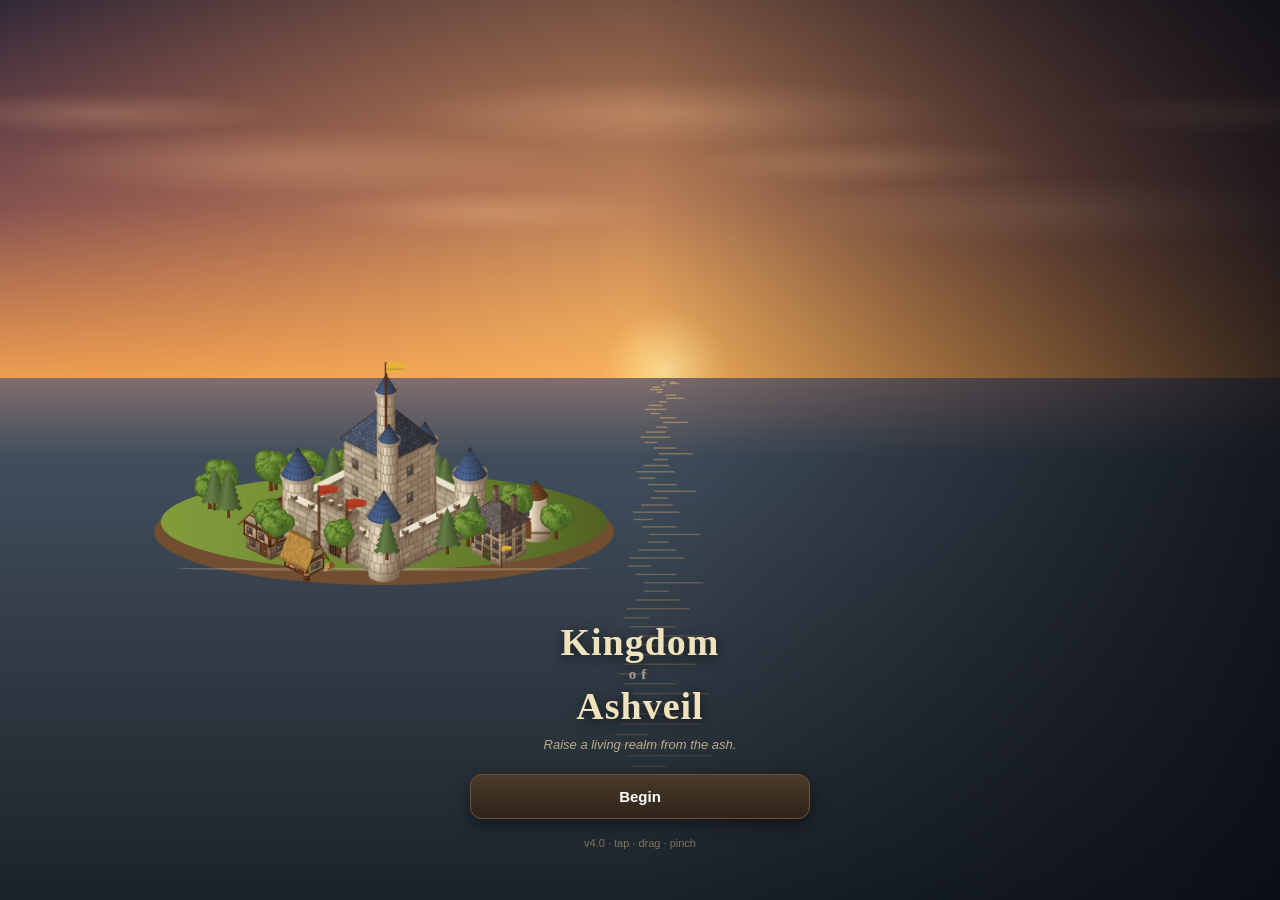
==== commit 40c9eb98: "Phase 5: choose your start, a reign score, honours, a ledger, sound A new kingdom now asks for an is" ====
--- a/index.html
+++ b/index.html
@@ -168,8 +168,16 @@
       <p class="tagline">Raise a living realm from the ash.</p>
       <button class="primary" id="btn-continue" type="button">Continue</button>
       <button class="primary" id="btn-new" type="button">New Kingdom</button>
+      <div id="setup" class="hidden">
+        <p class="setup-label">The island</p><div class="setup-row" data-k="map"></div>
+        <p class="setup-label">The world</p><div class="setup-row" data-k="diff"></div>
+        <p class="setup-label">The beginning</p><div class="setup-row" data-k="scen"></div>
+        <p id="setup-desc"></p>
+        <button class="primary" id="btn-found" type="button">Found the kingdom</button>
+        <button class="setup-back" id="btn-setup-back" type="button">Back</button>
+      </div>
       <div id="loading" class="hidden"><p>Raising the land…</p><div class="load-bar"><i id="load-fill"></i></div></div>
-      <p class="version">v3.0 · tap · drag · pinch</p>
+      <p class="version">v4.0 · tap · drag · pinch</p>
     </div>
   </div>
 </div>
@@ -182,6 +190,7 @@
 <script src="js/sim.js"></script>
 <script src="js/folk.js"></script>
 <script src="js/explore.js"></script>
+<script src="js/honours.js"></script>
 <script src="js/agents.js"></script>
 <script src="js/render.js"></script>
 <script src="js/battle.js"></script>
--- a/css/style.css
+++ b/css/style.css
@@ -493,3 +493,39 @@
 .folk-names.fams span{font-size:12.5px}
 #insp-body p.why{font-size:11.5px;color:#bda98a;margin:2px 0 6px}
 .sea-chart{display:block;width:100%;height:300px;border-radius:12px;border:1px solid #6b5436;box-shadow:inset 0 0 30px rgba(80,50,20,.35);margin-bottom:10px;touch-action:manipulation}
+/* new kingdom setup */
+#setup{margin-top:4px;text-align:left}
+#setup .setup-label{font-size:11px;letter-spacing:2px;text-transform:uppercase;color:#c9a86a;margin:10px 0 5px}
+.setup-row{display:flex;flex-wrap:wrap;gap:6px}
+.setup-pill{flex:1 1 auto;min-width:0;padding:8px 10px;border-radius:12px;border:1px solid #6b543a;background:rgba(30,22,15,.72);color:#f3e6c4;font:600 13px system-ui,sans-serif;cursor:pointer}
+.setup-pill i{font-style:normal;margin-right:4px}
+.setup-pill.on{background:linear-gradient(180deg,#e0b23c,#b58a24);color:#2a1d0e;border-color:#f0d27a}
+#setup-desc{font-size:12px;line-height:1.45;color:#e3d6b6;background:rgba(20,15,10,.62);border-radius:10px;padding:8px 10px;margin:12px 0 10px}
+#setup-desc b{color:#f0d98a}
+.setup-back{display:block;margin:8px auto 0;background:none;border:0;color:#d9c9a3;font:500 13px system-ui,sans-serif;text-decoration:underline;cursor:pointer}
+#title-screen.setting-up .tagline{display:none}
+#title-screen.setting-up h1{font-size:30px;margin-bottom:4px}
+.score-big{font:700 38px var(--font,Georgia,serif);color:#f0d98a;line-height:1.1;margin:4px 0}
+.honours{display:grid;grid-template-columns:1fr 1fr;gap:8px}
+.honour{background:rgba(0,0,0,.25);border:1px solid #3d2f21;border-radius:12px;padding:9px 10px;opacity:.5;filter:grayscale(1)}
+.honour.got{opacity:1;filter:none;border-color:#8a6f45;background:linear-gradient(180deg,rgba(224,178,60,.14),rgba(0,0,0,.2))}
+.honour i{font-style:normal;font-size:20px;display:block}
+.honour b{display:block;font-size:13px;color:#f3e6c4;margin-top:2px}
+.honour span{display:block;font-size:11px;color:#bda98a;margin-top:2px;line-height:1.3}
+.ledger-grid{display:grid;grid-template-columns:1fr 1fr;gap:10px}
+.ledger-grid span{font-size:11px;color:#bda98a}
+.ledger-grid canvas{display:block;width:100%;height:54px;background:rgba(0,0,0,.2);border-radius:8px;margin-top:3px}
+/* comfort settings */
+html.big-text #sheet-body, html.big-text #insp-body, html.big-text #insp-actions, html.big-text #toasts,
+html.big-text .ev-card p, html.big-text #goal-card, html.big-text #tut{zoom:1.14}
+html.calm *, html.calm *::before, html.calm *::after{animation-duration:.001s !important;animation-iteration-count:1 !important;transition-duration:.001s !important}
+#setup{background:rgba(18,12,8,.78);border:1px solid rgba(201,168,106,.35);border-radius:16px;padding:6px 12px 10px;backdrop-filter:blur(3px);-webkit-backdrop-filter:blur(3px)}
+#title-screen.setting-up{overflow-y:auto;-webkit-overflow-scrolling:touch}
+#title-screen.setting-up .title-inner{margin-top:auto;margin-bottom:auto;padding:12px 0}
+@media (orientation:landscape) and (max-height:500px){
+  #title-screen.setting-up h1{display:none}
+  #title-screen.setting-up .version{display:none}
+  #setup .setup-label{margin:6px 0 4px}
+  .setup-pill{padding:6px 8px;font-size:12px}
+  #setup-desc{margin:8px 0;font-size:11.5px}
+}
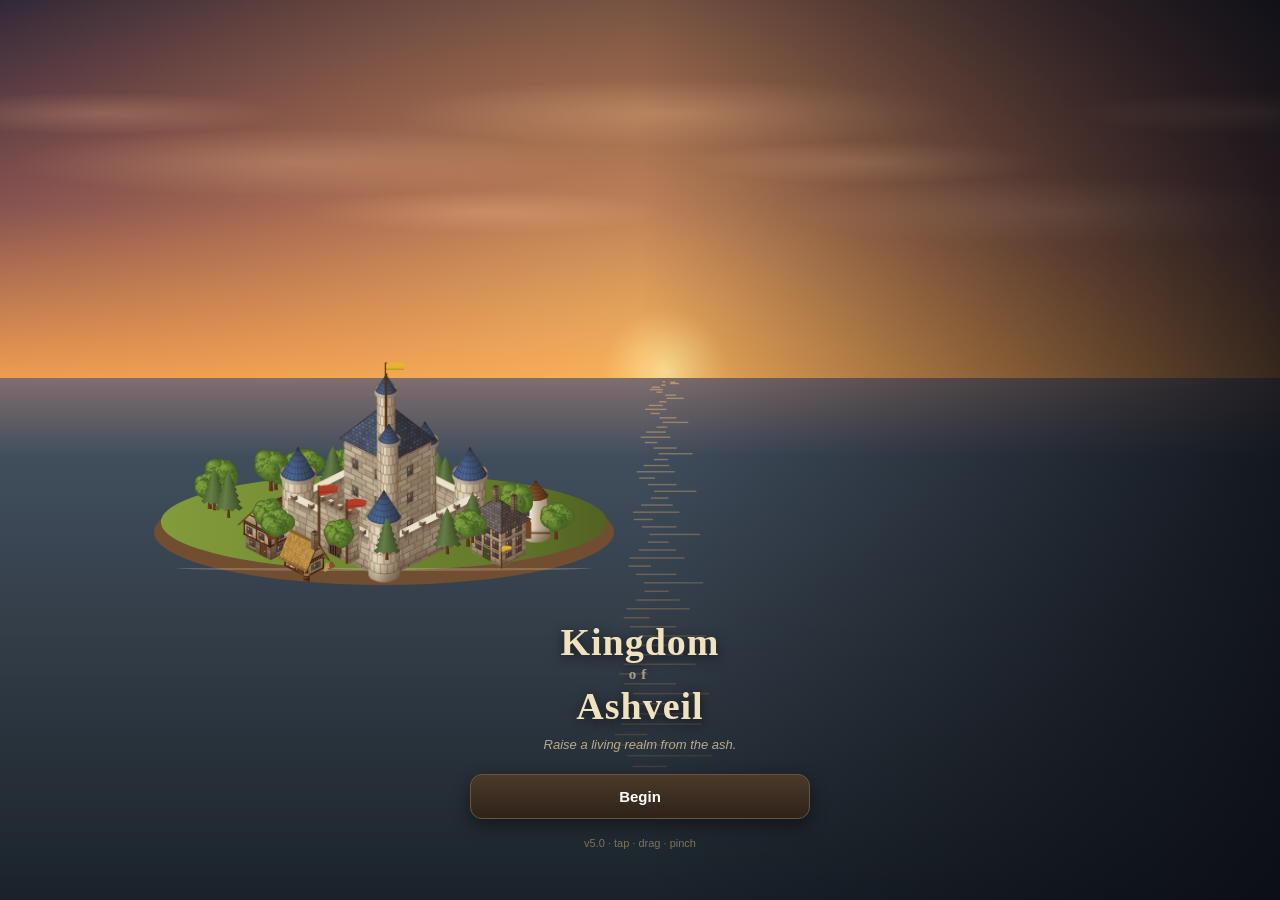
==== commit ee5bede7: "Phase 12: battles you command, close-up detail, sounds of the town - In a field battle, tap one of y" ====
--- a/index.html
+++ b/index.html
@@ -33,6 +33,7 @@
         <button class="spd active" id="spd-1" type="button">1×</button>
         <button class="spd" id="spd-2" type="button">2×</button>
         <button class="spd" id="spd-3" type="button">4×</button>
+        <button class="spd" id="spd-4" type="button">8×</button>
       </div>
     </div>
     <div class="hud-row3">
@@ -40,6 +41,7 @@
       <span class="mini" id="mini-happy">🙂 0%</span>
       <span class="mini" id="mini-army">⚔️ 0/0</span>
       <span class="mini" id="mini-note"></span>
+      <button class="mini grow-chip" id="grow-chip" type="button">🌱 Growth: off</button>
     </div>
     <button id="goal-card" type="button">
       <span class="gc-ch" id="gc-ch">Chapter I</span>
@@ -50,6 +52,7 @@
 
   <!-- ============ FLOATING SIDE BUTTONS ============ -->
   <div id="side-tools">
+    <button class="tool-btn hidden" id="btn-letters" type="button" title="Letters waiting">📜<span class="tool-badge" id="letter-badge">0</span></button>
     <button class="tool-btn" id="btn-alerts" type="button" title="What needs attention">🔔<span class="tool-badge hidden" id="alert-badge">0</span></button>
     <button class="tool-btn" id="btn-decrees" type="button" title="Royal decrees">👑</button>
     <button class="tool-btn" id="btn-center" type="button" title="Centre on castle">🎯</button>
@@ -77,7 +80,8 @@
   <!-- ============ BUILD GHOST BANNER ============ -->
   <div id="build-banner" class="hidden">
     <span id="build-banner-text">Tap a tile to place</span>
-    <button id="build-cancel" type="button">Cancel</button>
+    <button id="build-row" type="button" title="Drag to lay a row">⟷ Row</button>
+    <button id="build-cancel" type="button">Done</button>
   </div>
 
   <div id="war-hud" class="hidden">
@@ -127,6 +131,7 @@
         <div id="dep-reserve"></div>
         <div id="dep-summary"></div>
         <button id="dep-begin" type="button">Give the order</button>
+        <button id="dep-quick" type="button">⚡ Settle it quickly — no watching</button>
       </div>
     </div>
 
@@ -141,6 +146,7 @@
         <div class="bt-fill theirs" id="bt-foe-bar"></div>
       </div>
       <div id="bt-log"></div>
+      <div id="bt-squads"></div>
       <div id="bt-orders"></div>
       <div id="bt-result" class="hidden">
         <h2 id="bt-result-title">Victory</h2>
@@ -169,6 +175,16 @@
       <button class="primary" id="btn-continue" type="button">Continue</button>
       <button class="primary" id="btn-new" type="button">New Kingdom</button>
       <div id="setup" class="hidden">
+        <p class="setup-label">Your ruler</p>
+        <div class="ruler-row">
+          <input id="ruler-name" maxlength="16" autocomplete="off" aria-label="Your name">
+          <button type="button" class="setup-pill" id="ruler-title">Queen</button>
+        </div>
+        <div class="ruler-row">
+          <span class="house-of">of House</span><input id="ruler-house" maxlength="16" autocomplete="off" aria-label="House">
+          <button type="button" class="setup-pill" id="ruler-dice" title="Roll another">🎲</button>
+        </div>
+        <div class="setup-row banner-row" id="banner-row"></div>
         <p class="setup-label">The island</p><div class="setup-row" data-k="map"></div>
         <p class="setup-label">The world</p><div class="setup-row" data-k="diff"></div>
         <p class="setup-label">The beginning</p><div class="setup-row" data-k="scen"></div>
@@ -177,7 +193,7 @@
         <button class="setup-back" id="btn-setup-back" type="button">Back</button>
       </div>
       <div id="loading" class="hidden"><p>Raising the land…</p><div class="load-bar"><i id="load-fill"></i></div></div>
-      <p class="version">v4.0 · tap · drag · pinch</p>
+      <p class="version">v5.0 · tap · drag · pinch</p>
     </div>
   </div>
 </div>
@@ -191,7 +207,10 @@
 <script src="js/folk.js"></script>
 <script src="js/explore.js"></script>
 <script src="js/honours.js"></script>
+<script src="js/steward.js"></script>
+<script src="js/court.js"></script>
 <script src="js/agents.js"></script>
+<script src="js/scenery.js"></script>
 <script src="js/render.js"></script>
 <script src="js/battle.js"></script>
 <script src="js/war.js"></script>
--- a/css/style.css
+++ b/css/style.css
@@ -529,3 +529,35 @@
   .setup-pill{padding:6px 8px;font-size:12px}
   #setup-desc{margin:8px 0;font-size:11.5px}
 }
+/* ---- v5: calmer screen ---- */
+.spd{min-width:29px}
+#toasts{pointer-events:none}
+#toasts .toast{pointer-events:auto;cursor:pointer;position:relative}
+.toast .more{font-style:normal;font-size:10.5px;color:#bda98a;margin-left:8px;background:rgba(255,255,255,.08);border-radius:8px;padding:1px 6px}
+#btn-letters.fresh{animation:letterPulse 1.6s ease-in-out infinite}
+#btn-letters .tool-badge{background:#b88a2e}
+@keyframes letterPulse{0%,100%{box-shadow:0 0 0 0 rgba(224,178,60,.0)}50%{box-shadow:0 0 0 6px rgba(224,178,60,.35)}}
+.season-chip.skipping{background:linear-gradient(180deg,#4a6a3a,#2e4424);border-color:#8fd06a}
+.season-chip.skipping #season-name::after{content:' ⏩'}
+#build-row.on{background:var(--gold);color:#2a1d0e;border-color:#f0d27a}
+.btn small{display:block;font-size:10.5px;font-weight:500;opacity:.8;margin-top:1px}
+.grow-chip{border:1px solid #55432e;background:rgba(40,31,22,.9);color:#d9ccae;cursor:pointer;font:inherit}
+.grow-chip.on{background:linear-gradient(180deg,#4a6a3a,#2e4424);border-color:#8fd06a;color:#fff}
+.honour em.helped{font-style:normal;color:#8fd06a;font-size:10px;border:1px solid #4a6a3a;border-radius:6px;padding:0 4px;margin-left:3px}
+.mini.grow-chip{font-size:11px;line-height:inherit;padding:3px 8px;font-weight:600;height:auto}
+
+.ruler-row{display:flex;gap:6px;align-items:center;margin-bottom:6px}
+.ruler-row input{flex:1;min-width:0;background:rgba(30,22,15,.8);border:1px solid #6b543a;border-radius:10px;color:#f3e6c4;font:600 14px Georgia,serif;padding:8px 10px}
+.ruler-row .setup-pill{flex:0 0 auto}
+.house-of{font:italic 12px Georgia,serif;color:#c9a86a}
+.banner-row{margin-bottom:4px}
+.banner-pill{flex:1;height:26px;border-radius:8px;border:2px solid transparent;cursor:pointer;min-width:0}
+.banner-pill.on{border-color:#f3e6c4;box-shadow:0 0 0 2px rgba(224,178,60,.6)}
+.banner-chip{display:inline-block;width:18px;height:12px;border-radius:3px;vertical-align:middle;border:1px solid rgba(0,0,0,.4)}
+.issue.advice b{font-size:13.5px}
+
+#dep-quick{display:block;width:100%;margin-top:8px;background:none;border:1px solid #6b543a;color:#e3d6b6;border-radius:12px;padding:10px;font:600 13px system-ui,sans-serif;cursor:pointer}
+#bt-squads{display:flex;flex-wrap:wrap;gap:5px;align-items:center;justify-content:center;margin:4px 0}
+#bt-squads .squad{background:rgba(30,22,15,.85);border:1px solid #6b543a;border-radius:10px;color:#f3e6c4;font:600 13px system-ui,sans-serif;padding:5px 10px;cursor:pointer}
+#bt-squads .squad.on{background:#e0b23c;color:#2a1d0e;border-color:#f0d27a}
+#bt-squads .squad-hint{font:italic 11.5px Georgia,serif;color:#e0d4b0}
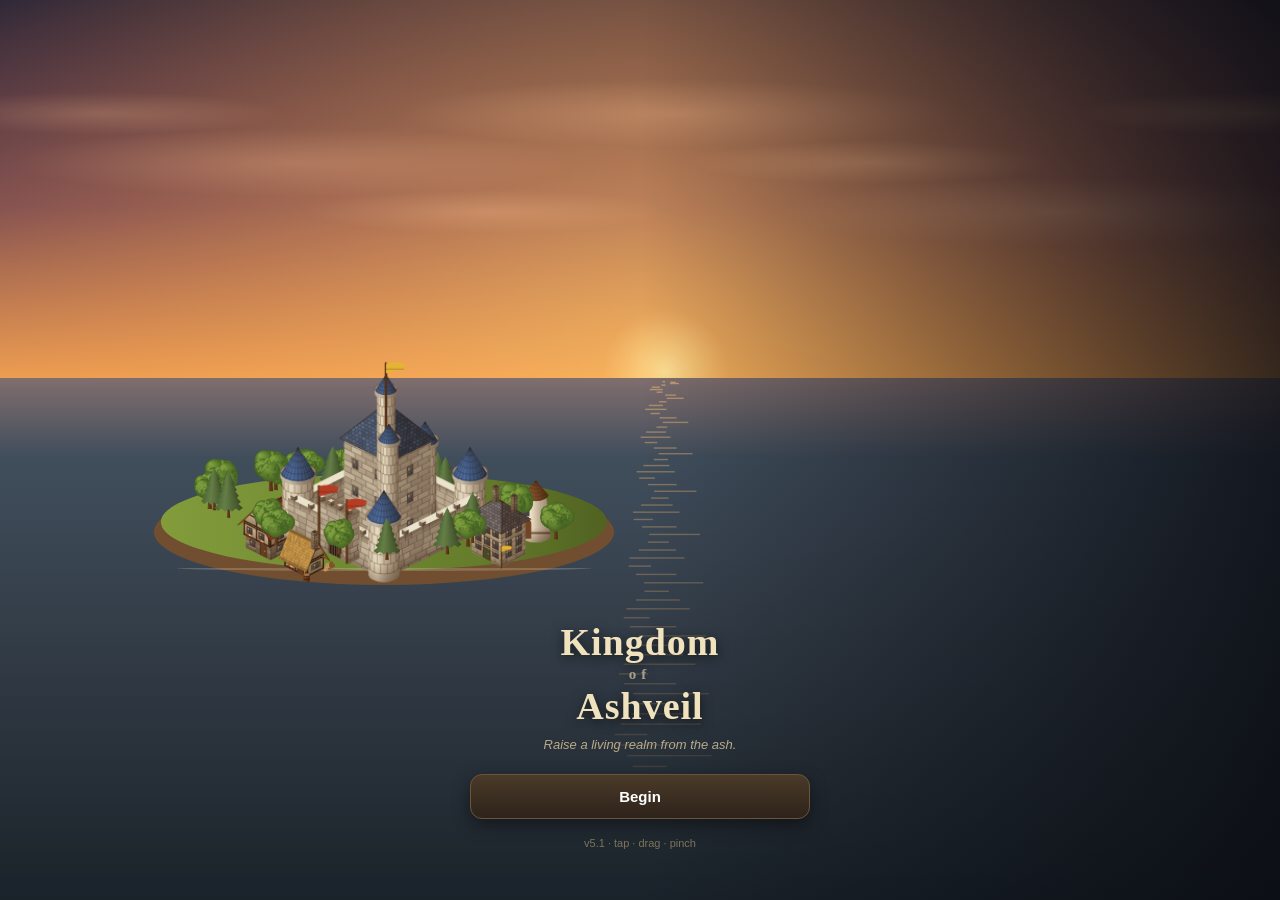
==== commit 7ecd0e4f: "v5.1 version label Co-Authored-By: Claude Opus 5.5 <noreply@anthropic.com> Claude-Session: https://c" ====
--- a/index.html
+++ b/index.html
@@ -193,7 +193,7 @@
         <button class="setup-back" id="btn-setup-back" type="button">Back</button>
       </div>
       <div id="loading" class="hidden"><p>Raising the land…</p><div class="load-bar"><i id="load-fill"></i></div></div>
-      <p class="version">v5.0 · tap · drag · pinch</p>
+      <p class="version">v5.1 · tap · drag · pinch</p>
     </div>
   </div>
 </div>
--- a/css/style.css
+++ b/css/style.css
@@ -78,14 +78,14 @@
 .season-chip{
   display:flex;align-items:center;gap:5px;flex:0 0 auto;
   background:rgba(40,31,22,.9);border:1px solid #55432e;border-radius:999px;
-  padding:5px 10px;font-size:12px;font-weight:600;
+  padding:7px 10px;font-size:12px;font-weight:600;
 }
 .season-chip .year{opacity:.6;font-size:11px}
 .season-bar{flex:1;height:5px;background:rgba(0,0,0,.45);border-radius:4px;overflow:hidden;border:1px solid #3a2e20}
 .season-fill{height:100%;width:0%;background:linear-gradient(90deg,#6f9c46,#c9b45e);transition:width .18s linear}
 .speed-group{display:flex;gap:3px;flex:0 0 auto}
 .spd{
-  min-width:32px;height:28px;border-radius:8px;font-size:11px;font-weight:700;
+  min-width:32px;height:32px;border-radius:8px;font-size:11px;font-weight:700;
   background:rgba(40,31,22,.9);border:1px solid #55432e;
 }
 .spd.active{background:var(--green);border-color:#8fd06a;color:#fff}
@@ -125,11 +125,12 @@
 
 /* =================== TOASTS =================== */
 #toasts{
-  position:absolute;left:0;right:0;top:calc(var(--safe-t) + 150px);z-index:30;
-  display:flex;flex-direction:column;align-items:center;gap:6px;pointer-events:none;padding:0 12px;
+  position:absolute;left:0;right:0;top:var(--hud-b,calc(var(--safe-t) + 150px));z-index:30;
+  display:flex;flex-direction:column;align-items:center;gap:6px;pointer-events:none;
+  padding:0 calc(var(--safe-r) + 12px) 0 calc(var(--safe-l) + 12px);
 }
 .toast{
-  max-width:min(92vw,420px);
+  max-width:min(100%,420px);
   background:rgba(28,22,16,.95);border:1px solid #5b4730;border-left:3px solid var(--gold);
   border-radius:10px;padding:8px 12px;font-size:12.5px;line-height:1.4;
   box-shadow:var(--shadow);animation:toastIn .25s ease-out;
@@ -172,6 +173,7 @@
   border-top:1px solid #5b4730;border-radius:18px 18px 0 0;
   box-shadow:0 -10px 30px rgba(0,0,0,.55);
   padding-bottom:calc(var(--safe-b) + 62px);
+  padding-left:var(--safe-l);padding-right:var(--safe-r);
   animation:sheetIn .22s cubic-bezier(.2,.9,.3,1);
 }
 @keyframes sheetIn{from{transform:translateY(100%)}to{transform:none}}
@@ -179,11 +181,11 @@
 .sheet-grab{width:38px;height:4px;border-radius:3px;background:#6a5539;margin:7px auto 2px}
 .sheet-head{display:flex;align-items:center;padding:4px 14px 8px}
 .sheet-head h2{font-size:18px;flex:1}
-.x{width:30px;height:30px;border-radius:8px;background:rgba(255,255,255,.06);font-size:13px}
+.x{width:34px;height:34px;border-radius:9px;background:rgba(255,255,255,.06);font-size:13px}
 #sheet-tabs{display:flex;gap:6px;padding:0 14px 8px;overflow-x:auto;overflow-y:hidden;scrollbar-width:none;flex-shrink:0;align-items:center}
 #sheet-tabs::-webkit-scrollbar{display:none}
 .tab{
-  flex:0 0 auto;padding:6px 12px;border-radius:999px;font-size:12px;font-weight:600;line-height:1.25;white-space:nowrap;
+  flex:0 0 auto;padding:7px 13px;border-radius:999px;font-size:12px;font-weight:600;line-height:1.25;white-space:nowrap;
   background:rgba(255,255,255,.05);border:1px solid #4b3a28;
 }
 .tab.active{background:var(--gold);color:#231a10;border-color:#f0cd6a}
@@ -226,9 +228,9 @@
   font-size:10.5px;letter-spacing:1.2px;text-transform:uppercase;
   color:#9a8663;margin:12px 0 6px;font-weight:700;
 }
-.stat-line{display:flex;justify-content:space-between;font-size:12.5px;padding:4px 0;border-bottom:1px solid rgba(255,255,255,.06)}
+.stat-line{display:flex;justify-content:space-between;gap:12px;font-size:12.5px;padding:4px 0;border-bottom:1px solid rgba(255,255,255,.06)}
 .stat-line:last-child{border-bottom:0}
-.stat-line b{font-variant-numeric:tabular-nums}
+.stat-line b{font-variant-numeric:tabular-nums;text-align:right}
 .meter{height:7px;border-radius:5px;background:rgba(0,0,0,.4);overflow:hidden;margin-top:6px;border:1px solid #3d2f21}
 .meter i{display:block;height:100%;background:linear-gradient(90deg,#6f9c46,#a8c96a)}
 .meter i.warn{background:linear-gradient(90deg,#c07a35,#e0b23c)}
@@ -241,7 +243,7 @@
 /* =================== INSPECTOR =================== */
 #inspector{
   position:absolute;left:calc(var(--safe-l) + 8px);right:calc(var(--safe-r) + 8px);
-  bottom:calc(var(--safe-b) + 64px);z-index:21;
+  bottom:calc(var(--safe-b) + 64px);z-index:22;
   background:linear-gradient(180deg,#2a2017,#1b1510);
   border:1px solid #5b4730;border-radius:14px;box-shadow:var(--shadow);
   padding:10px 12px;animation:toastIn .18s;
@@ -265,19 +267,20 @@
   bottom:calc(var(--safe-b) + 66px);z-index:23;
   display:flex;align-items:center;gap:10px;
   background:rgba(28,22,16,.95);border:1px solid var(--gold);border-radius:999px;
-  padding:7px 8px 7px 14px;font-size:12.5px;font-weight:600;box-shadow:var(--shadow);
-  white-space:nowrap;
-}
+  padding:6px 7px 6px 14px;font-size:12.5px;font-weight:600;box-shadow:var(--shadow);
+  width:max-content;max-width:calc(100vw - var(--safe-l) - var(--safe-r) - 16px);
+}
+#build-banner-text{flex:1 1 auto;min-width:0;line-height:1.3}
 #build-banner button{
   background:rgba(255,255,255,.08);border:1px solid #5b4730;border-radius:999px;
-  padding:5px 11px;font-size:11.5px;font-weight:700;
+  padding:8px 13px;font-size:12px;font-weight:700;flex:0 0 auto;white-space:nowrap;
 }
 
 /* =================== BATTLE =================== */
 #battle{position:absolute;inset:0;z-index:40;background:#0d1109}
 #battle-canvas{position:absolute;inset:0;width:100%;height:100%}
 #battle-hud{position:absolute;inset:0;display:flex;flex-direction:column;pointer-events:none;
-  padding:calc(var(--safe-t) + 8px) 10px calc(var(--safe-b) + 10px)}
+  padding:calc(var(--safe-t) + 8px) calc(var(--safe-r) + 10px) calc(var(--safe-b) + 10px) calc(var(--safe-l) + 10px)}
 #battle-hud>*{pointer-events:auto}
 .bt-head{display:flex;align-items:center;gap:8px}
 .bt-side{flex:1;display:flex;flex-direction:column;font-size:11px}
@@ -293,14 +296,15 @@
   text-shadow:0 1px 3px #000;
 }
 #bt-orders{margin-top:auto;display:flex;gap:6px}
-#bt-orders .btn{flex:1;text-align:center;position:relative;overflow:hidden}
+#bt-orders .btn{flex:1 1 0;min-width:0;padding:9px 2px;font-size:12px;line-height:1.3;text-align:center;position:relative;overflow:hidden}
 #bt-orders .btn .cd{position:absolute;inset:0;background:rgba(0,0,0,.55);transform-origin:left}
 #battle-deploy{
-  position:absolute;inset:0;z-index:5;display:flex;align-items:center;justify-content:center;
-  background:rgba(8,11,6,.82);padding:14px;overflow-y:auto;
+  position:absolute;inset:0;z-index:5;display:flex;align-items:flex-start;justify-content:center;
+  background:rgba(8,11,6,.82);overflow-y:auto;-webkit-overflow-scrolling:touch;
+  padding:calc(var(--safe-t) + 14px) calc(var(--safe-r) + 14px) calc(var(--safe-b) + 14px) calc(var(--safe-l) + 14px);
 }
 .dep-card{
-  width:100%;max-width:430px;
+  width:100%;max-width:430px;margin:auto;
   background:linear-gradient(180deg,#2a2017,#181209);border:1px solid #6b543a;border-radius:16px;
   padding:16px;box-shadow:var(--shadow);
 }
@@ -341,9 +345,10 @@
 
 /* =================== EVENT MODAL =================== */
 #event-modal{position:absolute;inset:0;z-index:35;background:rgba(0,0,0,.62);
-  display:flex;align-items:center;justify-content:center;padding:16px}
+  display:flex;align-items:flex-start;justify-content:center;overflow-y:auto;-webkit-overflow-scrolling:touch;
+  padding:calc(var(--safe-t) + 16px) calc(var(--safe-r) + 16px) calc(var(--safe-b) + 16px) calc(var(--safe-l) + 16px)}
 .ev-card{
-  width:100%;max-width:420px;
+  width:100%;max-width:420px;margin:auto;
   background:linear-gradient(180deg,#efe3c8,#dccdaa);color:#2a2118;
   border:1px solid #8a6f45;border-radius:16px;padding:18px;box-shadow:var(--shadow);
   animation:toastIn .25s;
@@ -438,7 +443,7 @@
 
 /* =================== UNDO =================== */
 #undo-chip{
-  position:absolute;left:calc(var(--safe-l) + 10px);bottom:calc(var(--safe-b) + 74px);z-index:22;
+  position:absolute;left:calc(var(--safe-l) + 10px);bottom:calc(var(--safe-b) + 74px);z-index:21;
   background:linear-gradient(180deg,#4a3a29,#2e231a);border:1px solid #8a6f45;border-radius:999px;
   padding:9px 15px;font-size:13px;font-weight:700;color:#f4ead0;box-shadow:var(--shadow);
 }
@@ -455,7 +460,7 @@
 #tut p{margin:0 0 8px;font-size:14px;line-height:1.45}
 #tut .tut-row{display:flex;justify-content:space-between;align-items:center;gap:10px}
 #tut button{pointer-events:auto}
-#tut-skip{font-size:12px;color:#7a6440;text-decoration:underline;padding:4px 0}
+#tut-skip{font-size:12px;color:#7a6440;text-decoration:underline;padding:9px 12px 9px 0}
 #tut-next{background:var(--green);color:#fff;border:1px solid #2f5a22;border-radius:9px;padding:7px 16px;font-weight:700;font-size:13px}
 #tut-ring{
   position:absolute;z-index:31;pointer-events:none;border:3px solid #f0cd6a;border-radius:14px;
@@ -502,7 +507,7 @@
 .setup-pill.on{background:linear-gradient(180deg,#e0b23c,#b58a24);color:#2a1d0e;border-color:#f0d27a}
 #setup-desc{font-size:12px;line-height:1.45;color:#e3d6b6;background:rgba(20,15,10,.62);border-radius:10px;padding:8px 10px;margin:12px 0 10px}
 #setup-desc b{color:#f0d98a}
-.setup-back{display:block;margin:8px auto 0;background:none;border:0;color:#d9c9a3;font:500 13px system-ui,sans-serif;text-decoration:underline;cursor:pointer}
+.setup-back{display:block;margin:4px auto 0;padding:10px 18px;background:none;border:0;color:#d9c9a3;font:500 13px system-ui,sans-serif;text-decoration:underline;cursor:pointer}
 #title-screen.setting-up .tagline{display:none}
 #title-screen.setting-up h1{font-size:30px;margin-bottom:4px}
 .score-big{font:700 38px var(--font,Georgia,serif);color:#f0d98a;line-height:1.1;margin:4px 0}
@@ -530,7 +535,7 @@
   #setup-desc{margin:8px 0;font-size:11.5px}
 }
 /* ---- v5: calmer screen ---- */
-.spd{min-width:29px}
+.spd{min-width:30px}
 #toasts{pointer-events:none}
 #toasts .toast{pointer-events:auto;cursor:pointer;position:relative}
 .toast .more{font-style:normal;font-size:10.5px;color:#bda98a;margin-left:8px;background:rgba(255,255,255,.08);border-radius:8px;padding:1px 6px}
@@ -544,14 +549,14 @@
 .grow-chip{border:1px solid #55432e;background:rgba(40,31,22,.9);color:#d9ccae;cursor:pointer;font:inherit}
 .grow-chip.on{background:linear-gradient(180deg,#4a6a3a,#2e4424);border-color:#8fd06a;color:#fff}
 .honour em.helped{font-style:normal;color:#8fd06a;font-size:10px;border:1px solid #4a6a3a;border-radius:6px;padding:0 4px;margin-left:3px}
-.mini.grow-chip{font-size:11px;line-height:inherit;padding:3px 8px;font-weight:600;height:auto}
+.mini.grow-chip{font-size:11px;line-height:inherit;padding:3px 8px;font-weight:600;height:auto;position:relative}
 
 .ruler-row{display:flex;gap:6px;align-items:center;margin-bottom:6px}
 .ruler-row input{flex:1;min-width:0;background:rgba(30,22,15,.8);border:1px solid #6b543a;border-radius:10px;color:#f3e6c4;font:600 14px Georgia,serif;padding:8px 10px}
 .ruler-row .setup-pill{flex:0 0 auto}
 .house-of{font:italic 12px Georgia,serif;color:#c9a86a}
 .banner-row{margin-bottom:4px}
-.banner-pill{flex:1;height:26px;border-radius:8px;border:2px solid transparent;cursor:pointer;min-width:0}
+.banner-pill{flex:1;height:32px;border-radius:8px;border:2px solid transparent;cursor:pointer;min-width:0}
 .banner-pill.on{border-color:#f3e6c4;box-shadow:0 0 0 2px rgba(224,178,60,.6)}
 .banner-chip{display:inline-block;width:18px;height:12px;border-radius:3px;vertical-align:middle;border:1px solid rgba(0,0,0,.4)}
 .issue.advice b{font-size:13.5px}
@@ -561,3 +566,33 @@
 #bt-squads .squad{background:rgba(30,22,15,.85);border:1px solid #6b543a;border-radius:10px;color:#f3e6c4;font:600 13px system-ui,sans-serif;padding:5px 10px;cursor:pointer}
 #bt-squads .squad.on{background:#e0b23c;color:#2a1d0e;border-color:#f0d27a}
 #bt-squads .squad-hint{font:italic 11.5px Georgia,serif;color:#e0d4b0}
+
+/* ---- phone polish: tap targets, crowding, notches, landscape ---- */
+/* small chips get a finger-sized hit area without looking any bigger */
+.mini.grow-chip::after,.season-chip::after{content:'';position:absolute;inset:-4px -2px}
+.season-chip{position:relative}
+button.pill{padding:7px 12px;font-size:11.5px}
+/* the painting stays put while the setup form scrolls over it */
+#title-screen.setting-up #title-art{position:fixed}
+/* while a panel is open, news slides in just above the nav bar instead of
+   over the panel's title, tabs and close button, and never eats a tap */
+#app:has(#sheet:not(.hidden)) #toasts{top:auto;bottom:calc(var(--safe-b) + 68px)}
+#app:has(#sheet:not(.hidden)) #toasts .toast{pointer-events:none}
+/* placing: the side buttons and the undo chip step up out of the banner's way */
+#app:has(#build-banner:not(.hidden)) #side-tools{bottom:calc(var(--safe-b) + 124px)}
+#app:has(#build-banner:not(.hidden)) #undo-chip{bottom:calc(var(--safe-b) + 118px)}
+/* a phone on its side: taller panels, a slimmer nav, side buttons in two columns */
+@media (orientation:landscape) and (max-height:520px){
+  .nav-btn{flex-direction:row;justify-content:center;gap:6px;padding:6px 2px}
+  .nav-btn span{font-size:15px}
+  .nav-btn b{font-size:11px}
+  #sheet{max-height:calc(100% - var(--safe-t) - 10px);padding-bottom:calc(var(--safe-b) + 50px)}
+  #app:has(#sheet:not(.hidden)) #toasts{bottom:calc(var(--safe-b) + 54px)}
+  #side-tools{z-index:21;bottom:calc(var(--safe-b) + 58px);flex-wrap:wrap-reverse;justify-content:flex-end;max-height:calc(100% - var(--safe-b) - 58px - 76px)}
+  #app:has(#build-banner:not(.hidden)) #side-tools{bottom:calc(var(--safe-b) + 104px);max-height:calc(100% - var(--safe-b) - 104px - 76px)}
+  #build-banner{bottom:calc(var(--safe-b) + 52px)}
+  #undo-chip{bottom:calc(var(--safe-b) + 56px)}
+  #app:has(#build-banner:not(.hidden)) #undo-chip{bottom:calc(var(--safe-b) + 100px)}
+  #inspector{bottom:calc(var(--safe-b) + 52px);max-height:calc(100% - var(--safe-b) - 60px - 76px)}
+  #war-hud{bottom:calc(var(--safe-b) + 54px)}
+}
